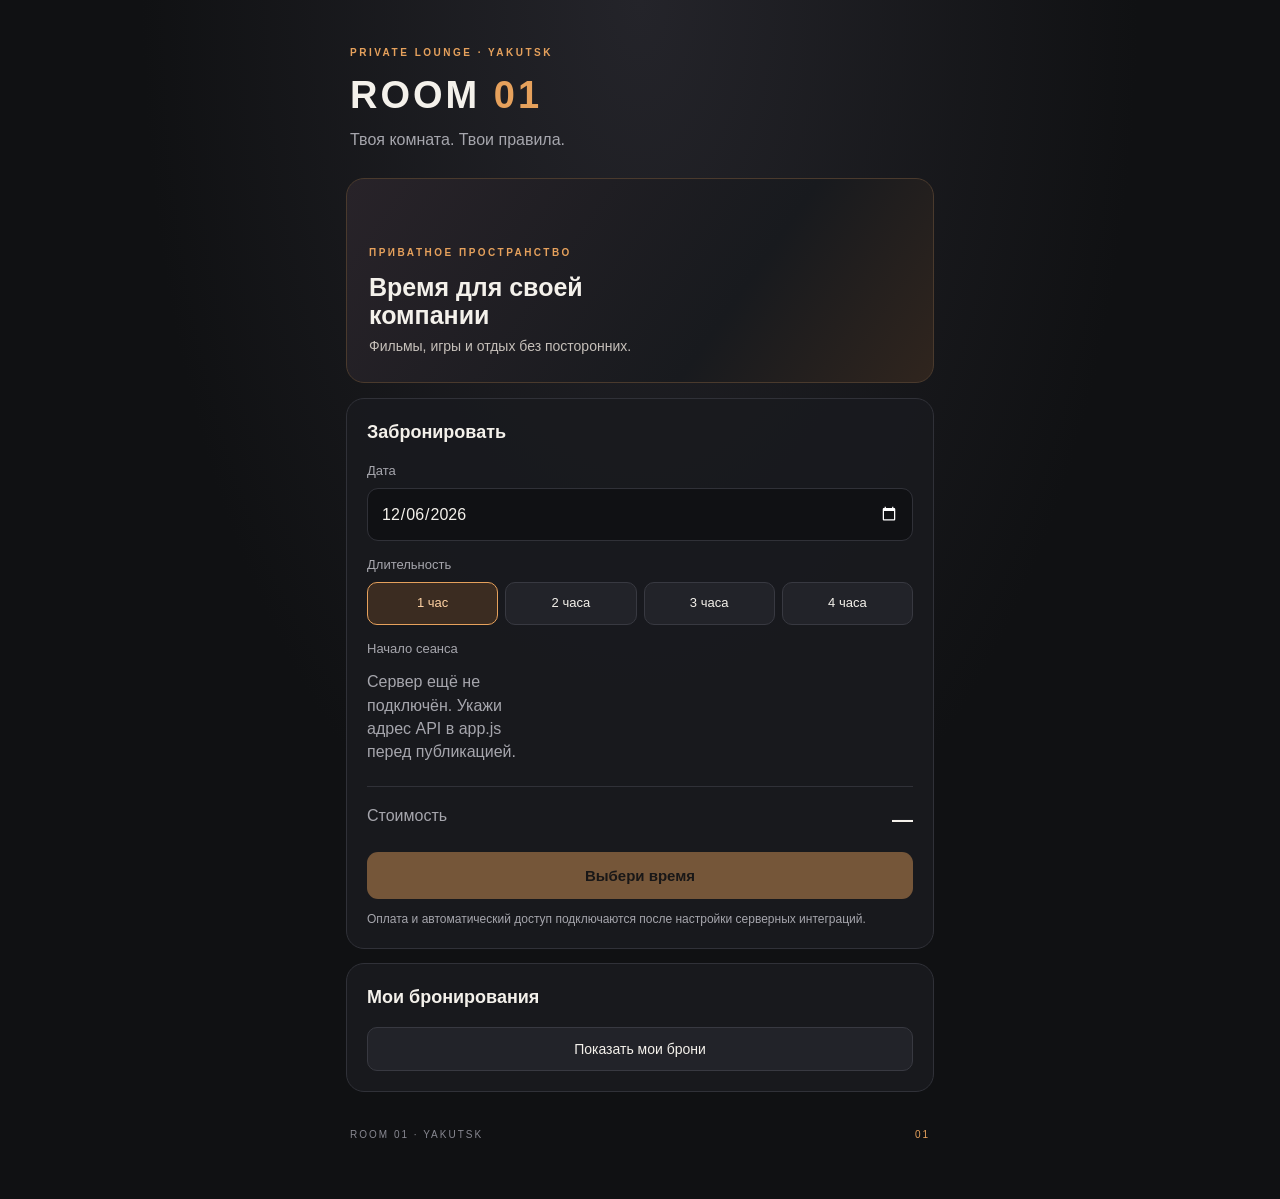
==== web/index.html @ 42b4a0f0 "Add files via upload" ====
<!doctype html>
<html lang="ru">
<head>
  <meta charset="utf-8">
  <meta name="viewport" content="width=device-width, initial-scale=1, maximum-scale=1">
  <title>ROOM 01</title>
  <script src="https://telegram.org/js/telegram-web-app.js"></script>
  <link rel="stylesheet" href="style.css">
</head>
<body>
  <div class="app">
    <header>
      <div class="eyebrow">PRIVATE LOUNGE · YAKUTSK</div>
      <h1>ROOM <span>01</span></h1>
      <p class="muted">Твоя комната. Твои правила.</p>
    </header>
    <section class="hero">
      <div class="hero-label">ПРИВАТНОЕ ПРОСТРАНСТВО</div>
      <h2>Время для своей компании</h2>
      <p>Фильмы, игры и отдых без посторонних.</p>
    </section>
    <section class="panel">
      <div class="section-title">Забронировать</div>
      <label for="day">Дата</label>
      <input id="day" type="date">
      <label for="duration">Длительность</label>
      <div class="durations" id="durations">
        <button data-hours="1" class="selected">1 час</button>
        <button data-hours="2">2 часа</button>
        <button data-hours="3">3 часа</button>
        <button data-hours="4">4 часа</button>
      </div>
      <label>Начало сеанса</label>
      <div id="slots" class="slots"><p class="muted">Выбери дату</p></div>
      <div class="total-row"><span>Стоимость</span><strong id="total">—</strong></div>
      <button id="book" class="primary" disabled>Выбери время</button>
      <p id="notice" class="notice">Оплата и автоматический доступ подключаются после настройки серверных интеграций.</p>
    </section>
    <section class="panel">
      <div class="section-title">Мои бронирования</div>
      <button id="loadBookings" class="secondary">Показать мои брони</button>
      <div id="myBookings"></div>
    </section>
    <footer>ROOM 01 · YAKUTSK <span>01</span></footer>
  </div>
  <script src="app.js"></script>
</body>
</html>
---- web/style.css ----
*{box-sizing:border-box} :root{color-scheme:dark;--bg:#101113;--panel:#191a1e;--line:#303138;--text:#f4f1eb;--muted:#a6a6ad;--accent:#e6a15c} body{margin:0;background:radial-gradient(ellipse at top,#24242a 0%,var(--bg) 55%);color:var(--text);font:16px/1.45 -apple-system,BlinkMacSystemFont,"Segoe UI",sans-serif}.app{max-width:620px;margin:auto;padding:22px 16px 34px}header{padding:14px 4px 22px}.eyebrow,.hero-label{font-size:10px;letter-spacing:2.5px;color:var(--accent);font-weight:700}h1{font-size:38px;letter-spacing:3px;margin:7px 0 0;font-weight:800}h1 span,footer span{color:var(--accent)}.muted{color:var(--muted);margin:5px 0}.hero{padding:25px 22px;border:1px solid #4a3a2d;border-radius:18px;background:linear-gradient(125deg,#282329,#181a1e 65%,#30251e);min-height:175px;display:flex;flex-direction:column;justify-content:end;margin-bottom:15px}.hero h2{font-size:25px;line-height:1.12;margin:13px 0 7px;max-width:320px}.hero p{margin:0;color:#c6c0ba;font-size:14px}.panel{background:rgba(25,26,30,.94);border:1px solid var(--line);border-radius:18px;padding:20px;margin:14px 0}.section-title{font-size:18px;font-weight:750;margin-bottom:17px}label{display:block;color:var(--muted);font-size:13px;margin:15px 0 7px}input{width:100%;background:#101114;color:var(--text);border:1px solid var(--line);padding:13px;border-radius:11px;font:inherit}.durations{display:grid;grid-template-columns:repeat(4,1fr);gap:7px}.durations button,.slot,.secondary{background:#222329;border:1px solid #383941;color:var(--text);border-radius:10px;padding:11px 5px;font:inherit;font-size:13px}.durations button.selected,.slot.selected{border-color:var(--accent);background:#3b2c21;color:#ffd2a3}.slots{display:grid;grid-template-columns:repeat(3,1fr);gap:8px}.slot:disabled{opacity:.28}.total-row{display:flex;justify-content:space-between;border-top:1px solid var(--line);padding-top:17px;margin-top:18px;color:var(--muted)}.total-row strong{font-size:21px;color:var(--text)}button{cursor:pointer}.primary{width:100%;margin-top:17px;padding:15px;border:0;border-radius:11px;background:var(--accent);color:#1b1510;font-weight:800;font-size:15px}.primary:disabled{opacity:.45;cursor:not-allowed}.secondary{width:100%;font-size:14px}.notice{color:var(--muted);font-size:12px;margin:12px 0 0}.booking-item{border-top:1px solid var(--line);padding:12px 0;font-size:13px;color:var(--muted)}.booking-item strong{color:var(--text)}footer{padding:22px 4px;color:#888891;font-size:10px;letter-spacing:2px;display:flex;justify-content:space-between}@media(min-width:500px){.app{padding-top:32px}.hero{min-height:205px}}
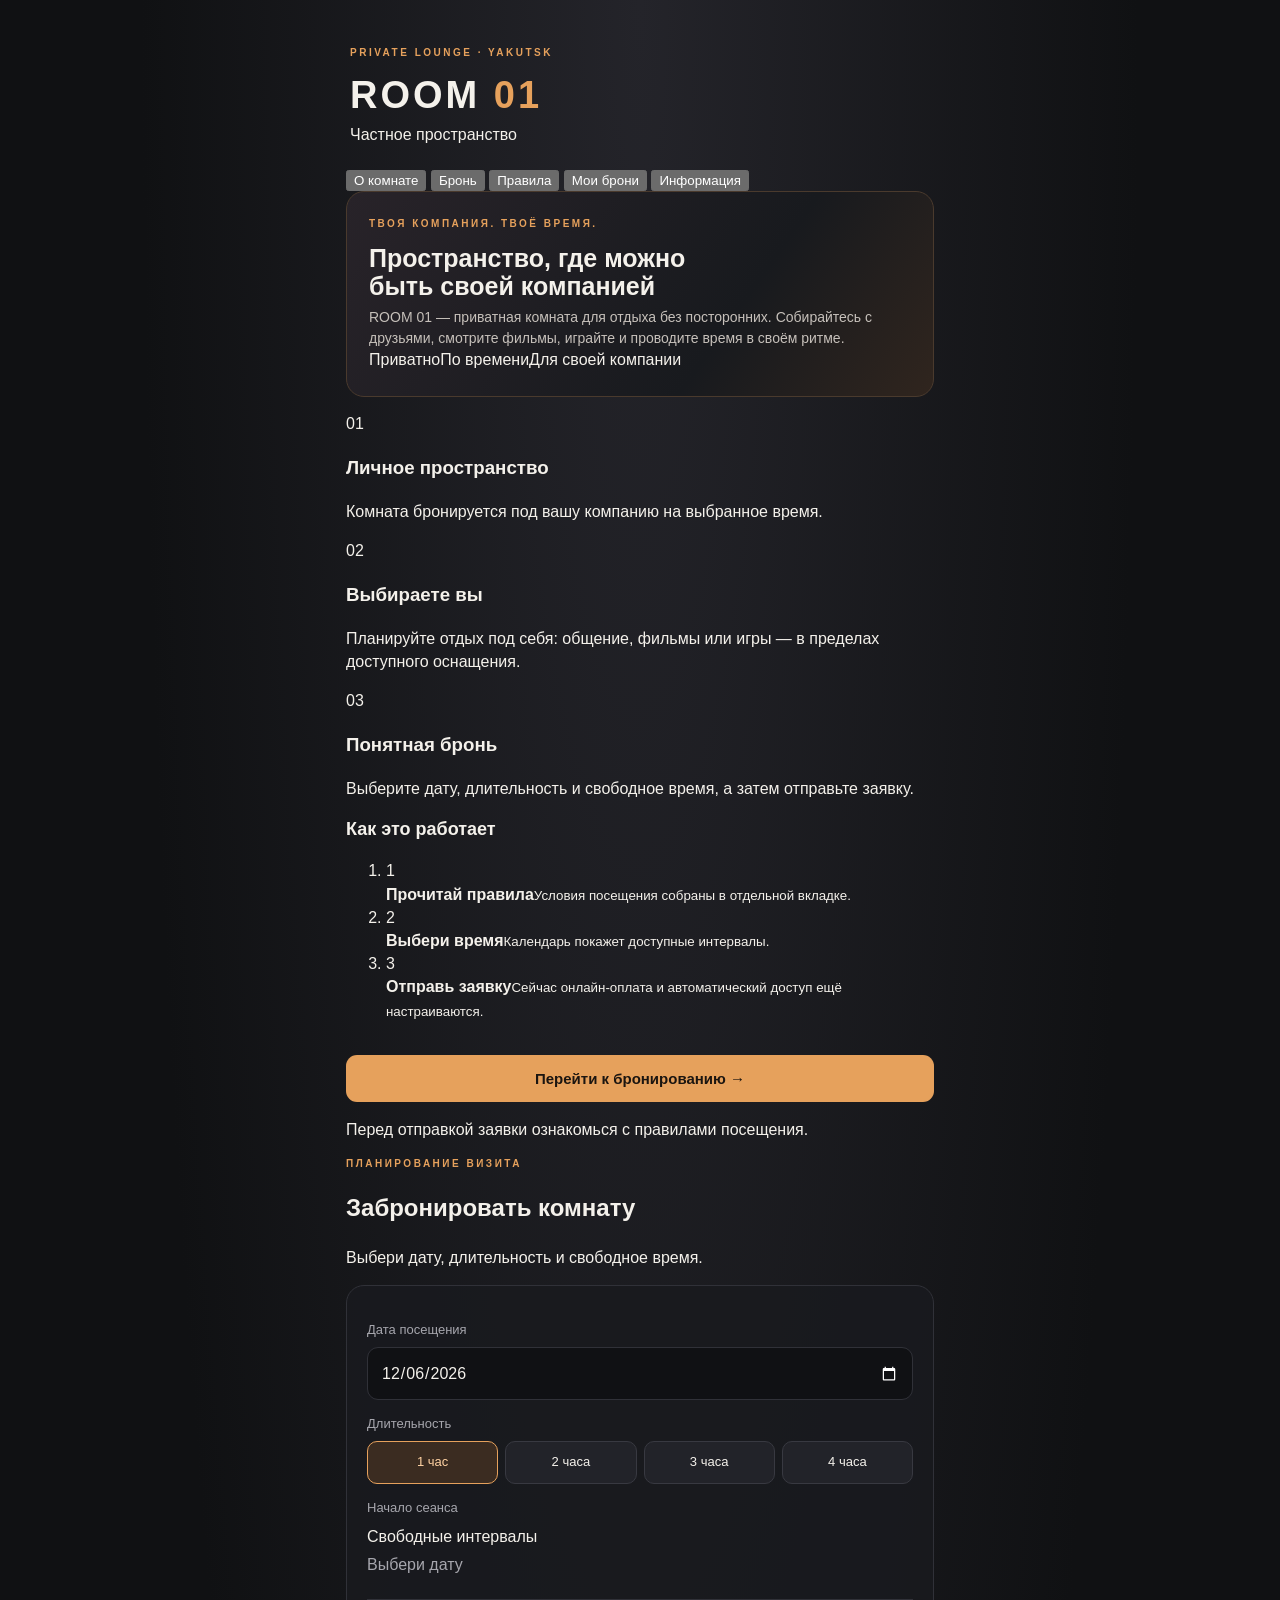
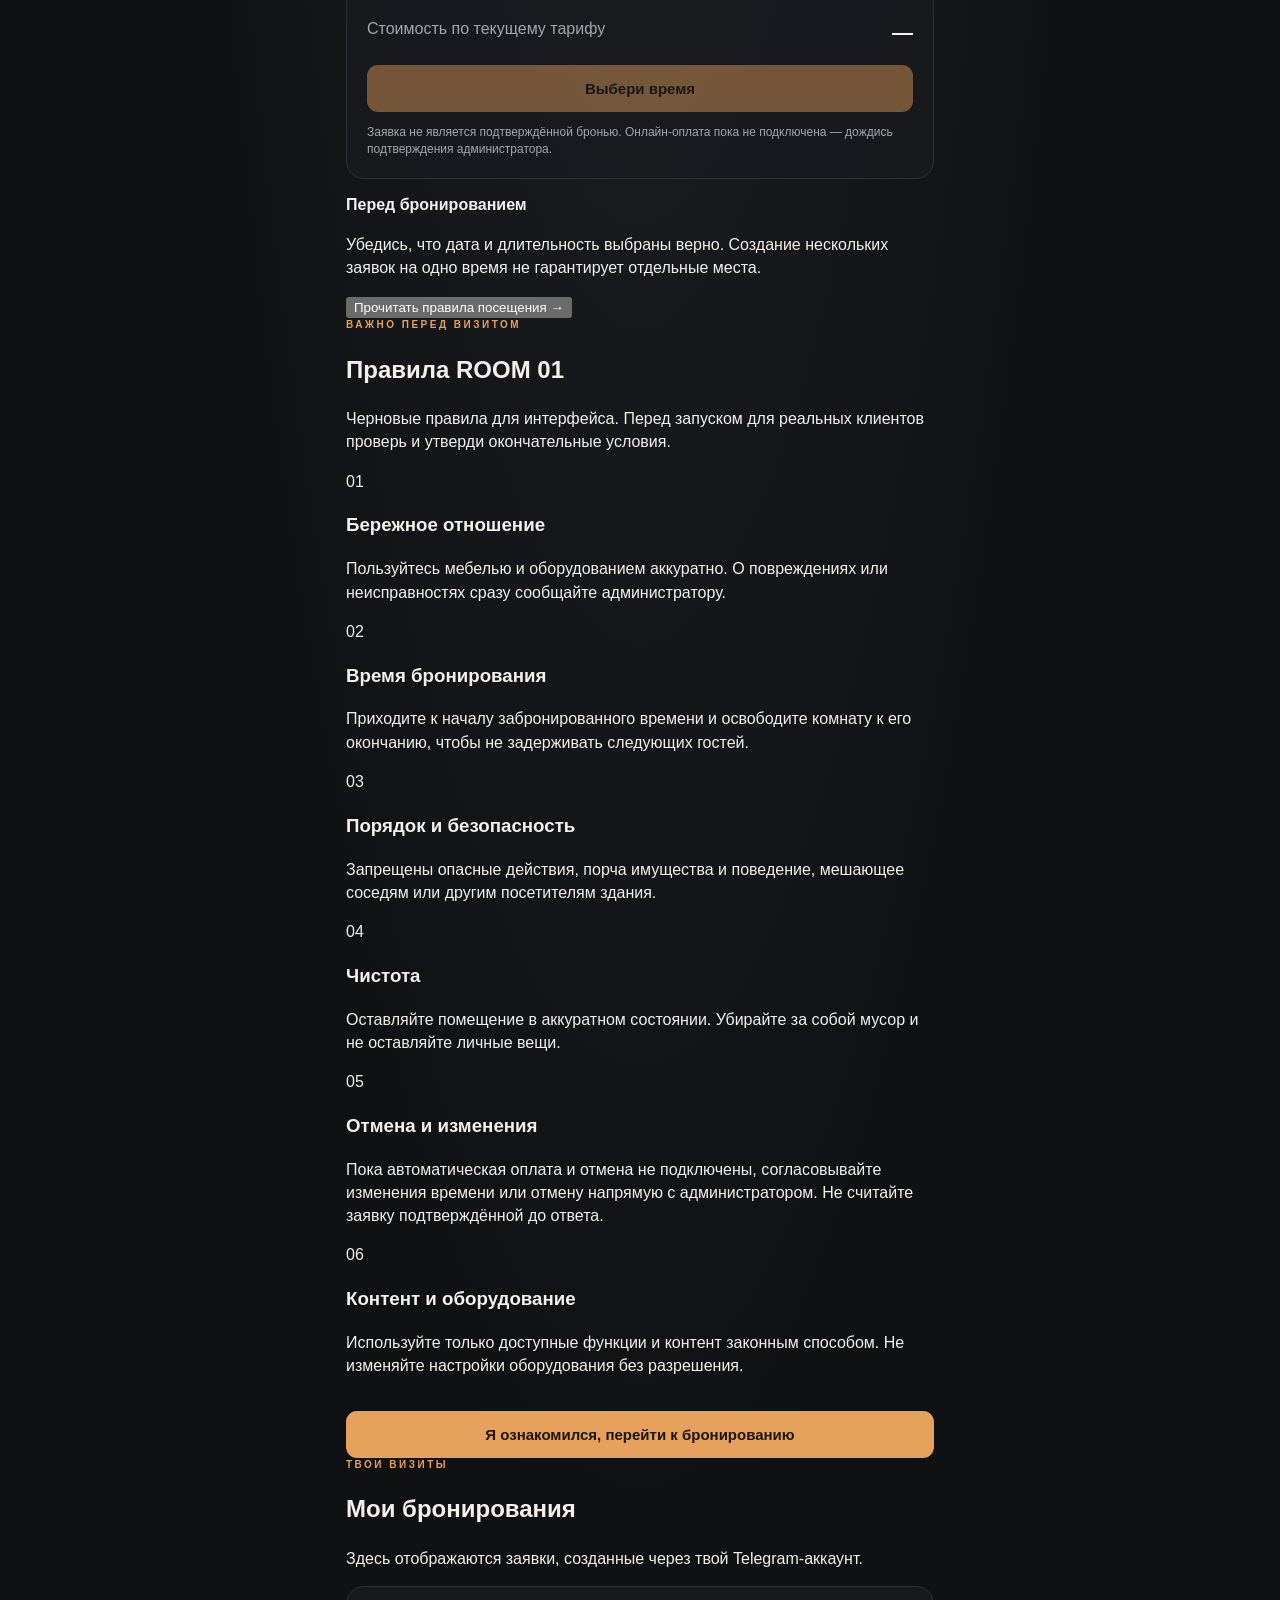
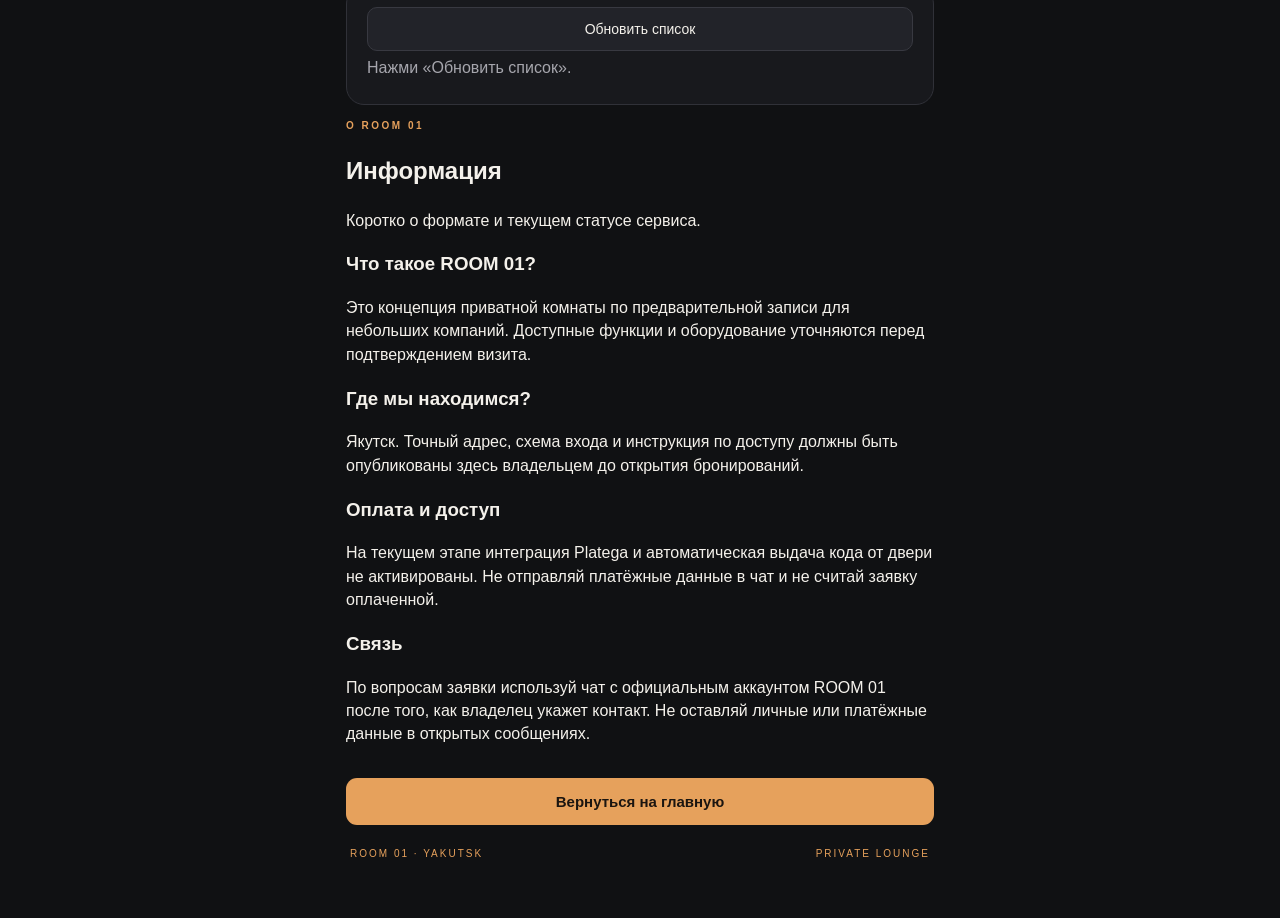
==== commit 069a93d2: "Add files via upload" ====
--- a/web/index.html
+++ b/web/index.html
@@ -2,47 +2,92 @@
 <html lang="ru">
 <head>
   <meta charset="utf-8">
-  <meta name="viewport" content="width=device-width, initial-scale=1, maximum-scale=1">
-  <title>ROOM 01</title>
+  <meta name="viewport" content="width=device-width, initial-scale=1, maximum-scale=1, viewport-fit=cover">
+  <meta name="theme-color" content="#101113">
+  <title>ROOM 01 — приватная комната</title>
   <script src="https://telegram.org/js/telegram-web-app.js"></script>
   <link rel="stylesheet" href="style.css">
 </head>
 <body>
-  <div class="app">
-    <header>
-      <div class="eyebrow">PRIVATE LOUNGE · YAKUTSK</div>
-      <h1>ROOM <span>01</span></h1>
-      <p class="muted">Твоя комната. Твои правила.</p>
-    </header>
-    <section class="hero">
-      <div class="hero-label">ПРИВАТНОЕ ПРОСТРАНСТВО</div>
-      <h2>Время для своей компании</h2>
-      <p>Фильмы, игры и отдых без посторонних.</p>
+<div class="app">
+  <header class="top-header">
+    <div><div class="eyebrow">PRIVATE LOUNGE · YAKUTSK</div><h1>ROOM <span>01</span></h1></div>
+    <div class="open-pill"><span class="live-dot"></span> Частное пространство</div>
+  </header>
+
+  <nav class="tabs" aria-label="Разделы приложения">
+    <button class="tab active" data-tab="about">О комнате</button>
+    <button class="tab hidden-tab" data-tab="booking" id="bookingTab">Бронь</button>
+    <button class="tab" data-tab="rules">Правила</button>
+    <button class="tab" data-tab="my">Мои брони</button>
+    <button class="tab" data-tab="info">Информация</button>
+  </nav>
+
+  <main>
+    <section class="view active" id="view-about">
+      <div class="hero">
+        <div class="hero-label">ТВОЯ КОМПАНИЯ. ТВОЁ ВРЕМЯ.</div>
+        <h2>Пространство, где можно быть своей компанией</h2>
+        <p>ROOM 01 — приватная комната для отдыха без посторонних. Собирайтесь с друзьями, смотрите фильмы, играйте и проводите время в своём ритме.</p>
+        <div class="hero-chips"><span>Приватно</span><span>По времени</span><span>Для своей компании</span></div>
+      </div>
+      <div class="feature-grid">
+        <article class="feature"><div class="feature-icon">01</div><h3>Личное пространство</h3><p>Комната бронируется под вашу компанию на выбранное время.</p></article>
+        <article class="feature"><div class="feature-icon">02</div><h3>Выбираете вы</h3><p>Планируйте отдых под себя: общение, фильмы или игры — в пределах доступного оснащения.</p></article>
+        <article class="feature"><div class="feature-icon">03</div><h3>Понятная бронь</h3><p>Выберите дату, длительность и свободное время, а затем отправьте заявку.</p></article>
+      </div>
+      <div class="info-card"><div class="section-title">Как это работает</div>
+        <ol class="steps"><li><span>1</span><div><b>Прочитай правила</b><small>Условия посещения собраны в отдельной вкладке.</small></div></li>
+        <li><span>2</span><div><b>Выбери время</b><small>Календарь покажет доступные интервалы.</small></div></li>
+        <li><span>3</span><div><b>Отправь заявку</b><small>Сейчас онлайн-оплата и автоматический доступ ещё настраиваются.</small></div></li></ol>
+      </div>
+      <button class="primary wide" data-go="booking">Перейти к бронированию <span>→</span></button>
+      <p class="fineprint">Перед отправкой заявки ознакомься с правилами посещения.</p>
     </section>
-    <section class="panel">
-      <div class="section-title">Забронировать</div>
-      <label for="day">Дата</label>
-      <input id="day" type="date">
-      <label for="duration">Длительность</label>
-      <div class="durations" id="durations">
-        <button data-hours="1" class="selected">1 час</button>
-        <button data-hours="2">2 часа</button>
-        <button data-hours="3">3 часа</button>
-        <button data-hours="4">4 часа</button>
+
+    <section class="view" id="view-booking">
+      <div class="page-heading"><div class="eyebrow">ПЛАНИРОВАНИЕ ВИЗИТА</div><h2>Забронировать комнату</h2><p>Выбери дату, длительность и свободное время.</p></div>
+      <div class="panel">
+        <label for="day">Дата посещения</label><input id="day" type="date">
+        <label>Длительность</label>
+        <div class="durations" id="durations"><button data-hours="1" class="selected">1 час</button><button data-hours="2">2 часа</button><button data-hours="3">3 часа</button><button data-hours="4">4 часа</button></div>
+        <div class="slot-heading"><label>Начало сеанса</label><span id="slotHint">Свободные интервалы</span></div>
+        <div id="slots" class="slots"><p class="muted">Выбери дату</p></div>
+        <div class="total-row"><span>Стоимость по текущему тарифу</span><strong id="total">—</strong></div>
+        <button id="book" class="primary wide" disabled>Выбери время</button>
+        <p id="notice" class="notice">Заявка не является подтверждённой бронью. Онлайн-оплата пока не подключена — дождись подтверждения администратора.</p>
       </div>
-      <label>Начало сеанса</label>
-      <div id="slots" class="slots"><p class="muted">Выбери дату</p></div>
-      <div class="total-row"><span>Стоимость</span><strong id="total">—</strong></div>
-      <button id="book" class="primary" disabled>Выбери время</button>
-      <p id="notice" class="notice">Оплата и автоматический доступ подключаются после настройки серверных интеграций.</p>
+      <div class="info-card compact"><b>Перед бронированием</b><p>Убедись, что дата и длительность выбраны верно. Создание нескольких заявок на одно время не гарантирует отдельные места.</p><button class="text-button" data-go="rules">Прочитать правила посещения →</button></div>
     </section>
-    <section class="panel">
-      <div class="section-title">Мои бронирования</div>
-      <button id="loadBookings" class="secondary">Показать мои брони</button>
-      <div id="myBookings"></div>
+
+    <section class="view" id="view-rules">
+      <div class="page-heading"><div class="eyebrow">ВАЖНО ПЕРЕД ВИЗИТОМ</div><h2>Правила ROOM 01</h2><p>Черновые правила для интерфейса. Перед запуском для реальных клиентов проверь и утверди окончательные условия.</p></div>
+      <div class="rule-list">
+        <article class="rule"><span>01</span><div><h3>Бережное отношение</h3><p>Пользуйтесь мебелью и оборудованием аккуратно. О повреждениях или неисправностях сразу сообщайте администратору.</p></div></article>
+        <article class="rule"><span>02</span><div><h3>Время бронирования</h3><p>Приходите к началу забронированного времени и освободите комнату к его окончанию, чтобы не задерживать следующих гостей.</p></div></article>
+        <article class="rule"><span>03</span><div><h3>Порядок и безопасность</h3><p>Запрещены опасные действия, порча имущества и поведение, мешающее соседям или другим посетителям здания.</p></div></article>
+        <article class="rule"><span>04</span><div><h3>Чистота</h3><p>Оставляйте помещение в аккуратном состоянии. Убирайте за собой мусор и не оставляйте личные вещи.</p></div></article>
+        <article class="rule"><span>05</span><div><h3>Отмена и изменения</h3><p>Пока автоматическая оплата и отмена не подключены, согласовывайте изменения времени или отмену напрямую с администратором. Не считайте заявку подтверждённой до ответа.</p></div></article>
+        <article class="rule"><span>06</span><div><h3>Контент и оборудование</h3><p>Используйте только доступные функции и контент законным способом. Не изменяйте настройки оборудования без разрешения.</p></div></article>
+      </div>
+      <button class="primary wide" data-go="booking">Я ознакомился, перейти к бронированию</button>
     </section>
-    <footer>ROOM 01 · YAKUTSK <span>01</span></footer>
-  </div>
-  <script src="app.js"></script>
-</body>
-</html>
+
+    <section class="view" id="view-my">
+      <div class="page-heading"><div class="eyebrow">ТВОИ ВИЗИТЫ</div><h2>Мои бронирования</h2><p>Здесь отображаются заявки, созданные через твой Telegram-аккаунт.</p></div>
+      <div class="panel"><button id="loadBookings" class="secondary wide">Обновить список</button><div id="myBookings" class="my-bookings"><p class="muted">Нажми «Обновить список».</p></div></div>
+    </section>
+
+    <section class="view" id="view-info">
+      <div class="page-heading"><div class="eyebrow">О ROOM 01</div><h2>Информация</h2><p>Коротко о формате и текущем статусе сервиса.</p></div>
+      <div class="info-card"><h3>Что такое ROOM 01?</h3><p>Это концепция приватной комнаты по предварительной записи для небольших компаний. Доступные функции и оборудование уточняются перед подтверждением визита.</p></div>
+      <div class="info-card"><h3>Где мы находимся?</h3><p>Якутск. Точный адрес, схема входа и инструкция по доступу должны быть опубликованы здесь владельцем до открытия бронирований.</p></div>
+      <div class="info-card"><h3>Оплата и доступ</h3><p>На текущем этапе интеграция Platega и автоматическая выдача кода от двери не активированы. Не отправляй платёжные данные в чат и не считай заявку оплаченной.</p></div>
+      <div class="info-card"><h3>Связь</h3><p>По вопросам заявки используй чат с официальным аккаунтом ROOM 01 после того, как владелец укажет контакт. Не оставляй личные или платёжные данные в открытых сообщениях.</p></div>
+      <button class="primary wide" data-go="about">Вернуться на главную</button>
+    </section>
+  </main>
+  <footer><span>ROOM 01 · YAKUTSK</span><span>PRIVATE LOUNGE</span></footer>
+</div>
+<script src="app.js"></script>
+</body></html>
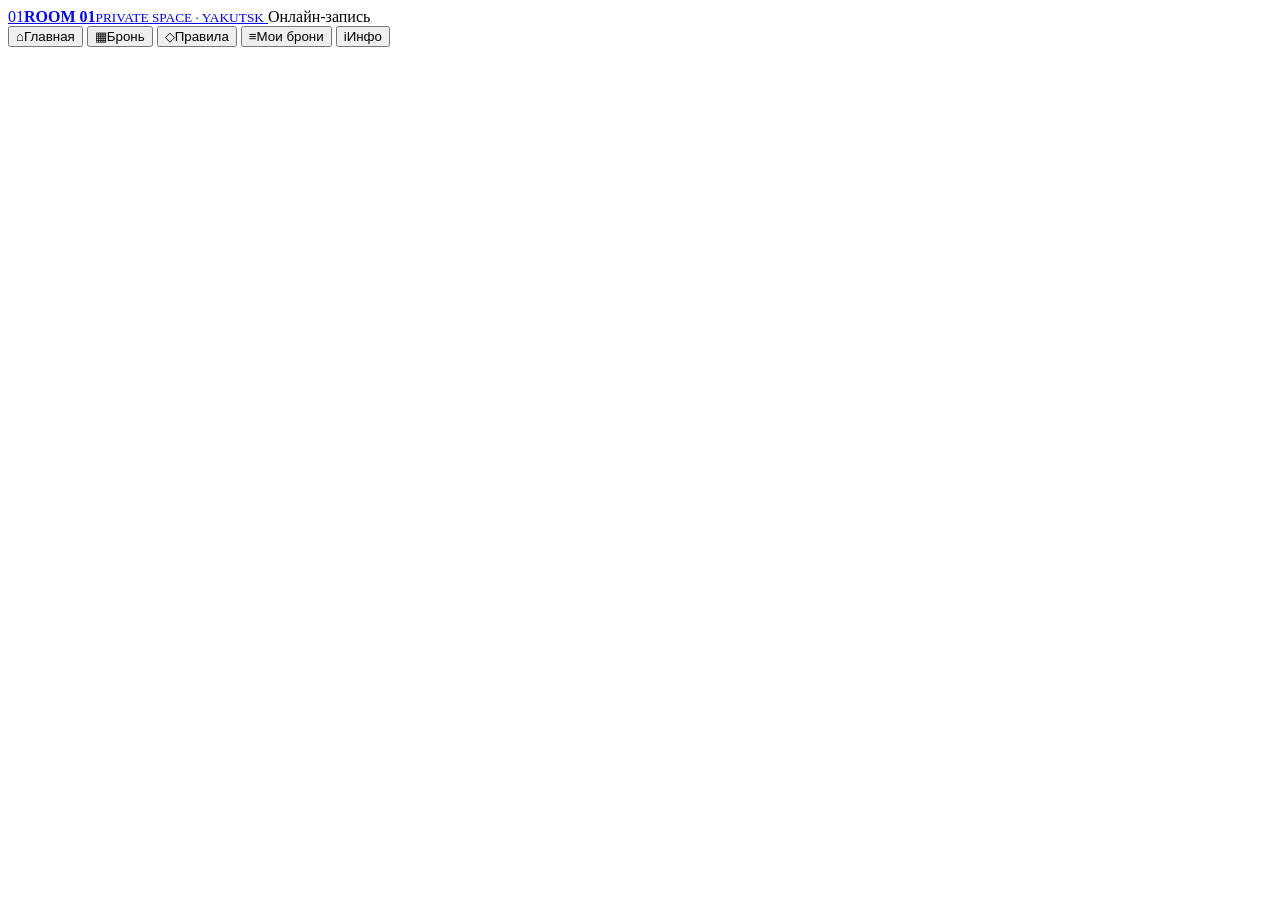
==== commit 2206bb3c: "Add files via upload" ====
--- a/web/index.html
+++ b/web/index.html
@@ -1,93 +1,28 @@
 <!doctype html>
 <html lang="ru">
 <head>
-  <meta charset="utf-8">
-  <meta name="viewport" content="width=device-width, initial-scale=1, maximum-scale=1, viewport-fit=cover">
-  <meta name="theme-color" content="#101113">
-  <title>ROOM 01 — приватная комната</title>
-  <script src="https://telegram.org/js/telegram-web-app.js"></script>
-  <link rel="stylesheet" href="style.css">
+<meta charset="utf-8"><meta name="viewport" content="width=device-width,initial-scale=1,maximum-scale=1,user-scalable=no">
+<meta name="theme-color" content="#08090b">
+<title>ROOM 01 — Приватное пространство</title>
+<link rel="stylesheet" href="/style.css">
 </head>
 <body>
-<div class="app">
-  <header class="top-header">
-    <div><div class="eyebrow">PRIVATE LOUNGE · YAKUTSK</div><h1>ROOM <span>01</span></h1></div>
-    <div class="open-pill"><span class="live-dot"></span> Частное пространство</div>
-  </header>
-
-  <nav class="tabs" aria-label="Разделы приложения">
-    <button class="tab active" data-tab="about">О комнате</button>
-    <button class="tab hidden-tab" data-tab="booking" id="bookingTab">Бронь</button>
-    <button class="tab" data-tab="rules">Правила</button>
-    <button class="tab" data-tab="my">Мои брони</button>
-    <button class="tab" data-tab="info">Информация</button>
-  </nav>
-
-  <main>
-    <section class="view active" id="view-about">
-      <div class="hero">
-        <div class="hero-label">ТВОЯ КОМПАНИЯ. ТВОЁ ВРЕМЯ.</div>
-        <h2>Пространство, где можно быть своей компанией</h2>
-        <p>ROOM 01 — приватная комната для отдыха без посторонних. Собирайтесь с друзьями, смотрите фильмы, играйте и проводите время в своём ритме.</p>
-        <div class="hero-chips"><span>Приватно</span><span>По времени</span><span>Для своей компании</span></div>
-      </div>
-      <div class="feature-grid">
-        <article class="feature"><div class="feature-icon">01</div><h3>Личное пространство</h3><p>Комната бронируется под вашу компанию на выбранное время.</p></article>
-        <article class="feature"><div class="feature-icon">02</div><h3>Выбираете вы</h3><p>Планируйте отдых под себя: общение, фильмы или игры — в пределах доступного оснащения.</p></article>
-        <article class="feature"><div class="feature-icon">03</div><h3>Понятная бронь</h3><p>Выберите дату, длительность и свободное время, а затем отправьте заявку.</p></article>
-      </div>
-      <div class="info-card"><div class="section-title">Как это работает</div>
-        <ol class="steps"><li><span>1</span><div><b>Прочитай правила</b><small>Условия посещения собраны в отдельной вкладке.</small></div></li>
-        <li><span>2</span><div><b>Выбери время</b><small>Календарь покажет доступные интервалы.</small></div></li>
-        <li><span>3</span><div><b>Отправь заявку</b><small>Сейчас онлайн-оплата и автоматический доступ ещё настраиваются.</small></div></li></ol>
-      </div>
-      <button class="primary wide" data-go="booking">Перейти к бронированию <span>→</span></button>
-      <p class="fineprint">Перед отправкой заявки ознакомься с правилами посещения.</p>
-    </section>
-
-    <section class="view" id="view-booking">
-      <div class="page-heading"><div class="eyebrow">ПЛАНИРОВАНИЕ ВИЗИТА</div><h2>Забронировать комнату</h2><p>Выбери дату, длительность и свободное время.</p></div>
-      <div class="panel">
-        <label for="day">Дата посещения</label><input id="day" type="date">
-        <label>Длительность</label>
-        <div class="durations" id="durations"><button data-hours="1" class="selected">1 час</button><button data-hours="2">2 часа</button><button data-hours="3">3 часа</button><button data-hours="4">4 часа</button></div>
-        <div class="slot-heading"><label>Начало сеанса</label><span id="slotHint">Свободные интервалы</span></div>
-        <div id="slots" class="slots"><p class="muted">Выбери дату</p></div>
-        <div class="total-row"><span>Стоимость по текущему тарифу</span><strong id="total">—</strong></div>
-        <button id="book" class="primary wide" disabled>Выбери время</button>
-        <p id="notice" class="notice">Заявка не является подтверждённой бронью. Онлайн-оплата пока не подключена — дождись подтверждения администратора.</p>
-      </div>
-      <div class="info-card compact"><b>Перед бронированием</b><p>Убедись, что дата и длительность выбраны верно. Создание нескольких заявок на одно время не гарантирует отдельные места.</p><button class="text-button" data-go="rules">Прочитать правила посещения →</button></div>
-    </section>
-
-    <section class="view" id="view-rules">
-      <div class="page-heading"><div class="eyebrow">ВАЖНО ПЕРЕД ВИЗИТОМ</div><h2>Правила ROOM 01</h2><p>Черновые правила для интерфейса. Перед запуском для реальных клиентов проверь и утверди окончательные условия.</p></div>
-      <div class="rule-list">
-        <article class="rule"><span>01</span><div><h3>Бережное отношение</h3><p>Пользуйтесь мебелью и оборудованием аккуратно. О повреждениях или неисправностях сразу сообщайте администратору.</p></div></article>
-        <article class="rule"><span>02</span><div><h3>Время бронирования</h3><p>Приходите к началу забронированного времени и освободите комнату к его окончанию, чтобы не задерживать следующих гостей.</p></div></article>
-        <article class="rule"><span>03</span><div><h3>Порядок и безопасность</h3><p>Запрещены опасные действия, порча имущества и поведение, мешающее соседям или другим посетителям здания.</p></div></article>
-        <article class="rule"><span>04</span><div><h3>Чистота</h3><p>Оставляйте помещение в аккуратном состоянии. Убирайте за собой мусор и не оставляйте личные вещи.</p></div></article>
-        <article class="rule"><span>05</span><div><h3>Отмена и изменения</h3><p>Пока автоматическая оплата и отмена не подключены, согласовывайте изменения времени или отмену напрямую с администратором. Не считайте заявку подтверждённой до ответа.</p></div></article>
-        <article class="rule"><span>06</span><div><h3>Контент и оборудование</h3><p>Используйте только доступные функции и контент законным способом. Не изменяйте настройки оборудования без разрешения.</p></div></article>
-      </div>
-      <button class="primary wide" data-go="booking">Я ознакомился, перейти к бронированию</button>
-    </section>
-
-    <section class="view" id="view-my">
-      <div class="page-heading"><div class="eyebrow">ТВОИ ВИЗИТЫ</div><h2>Мои бронирования</h2><p>Здесь отображаются заявки, созданные через твой Telegram-аккаунт.</p></div>
-      <div class="panel"><button id="loadBookings" class="secondary wide">Обновить список</button><div id="myBookings" class="my-bookings"><p class="muted">Нажми «Обновить список».</p></div></div>
-    </section>
-
-    <section class="view" id="view-info">
-      <div class="page-heading"><div class="eyebrow">О ROOM 01</div><h2>Информация</h2><p>Коротко о формате и текущем статусе сервиса.</p></div>
-      <div class="info-card"><h3>Что такое ROOM 01?</h3><p>Это концепция приватной комнаты по предварительной записи для небольших компаний. Доступные функции и оборудование уточняются перед подтверждением визита.</p></div>
-      <div class="info-card"><h3>Где мы находимся?</h3><p>Якутск. Точный адрес, схема входа и инструкция по доступу должны быть опубликованы здесь владельцем до открытия бронирований.</p></div>
-      <div class="info-card"><h3>Оплата и доступ</h3><p>На текущем этапе интеграция Platega и автоматическая выдача кода от двери не активированы. Не отправляй платёжные данные в чат и не считай заявку оплаченной.</p></div>
-      <div class="info-card"><h3>Связь</h3><p>По вопросам заявки используй чат с официальным аккаунтом ROOM 01 после того, как владелец укажет контакт. Не оставляй личные или платёжные данные в открытых сообщениях.</p></div>
-      <button class="primary wide" data-go="about">Вернуться на главную</button>
-    </section>
-  </main>
-  <footer><span>ROOM 01 · YAKUTSK</span><span>PRIVATE LOUNGE</span></footer>
+<div class="app-shell">
+<header class="app-header">
+  <a class="brand" href="#home" aria-label="ROOM 01 — главная">
+    <span class="brand-mark">01</span><span><strong>ROOM 01</strong><small>PRIVATE SPACE · YAKUTSK</small></span>
+  </a>
+  <span class="status"><i></i> Онлайн-запись</span>
+</header>
+<main id="view" class="view" aria-live="polite"></main>
+<nav class="tabbar" aria-label="Основное меню">
+  <button class="tab active" data-tab="home"><span class="tab-icon">⌂</span><span>Главная</span></button>
+  <button class="tab" data-tab="booking"><span class="tab-icon">▦</span><span>Бронь</span></button>
+  <button class="tab" data-tab="rules"><span class="tab-icon">◇</span><span>Правила</span></button>
+  <button class="tab" data-tab="my"><span class="tab-icon">≡</span><span>Мои брони</span></button>
+  <button class="tab" data-tab="info"><span class="tab-icon">i</span><span>Инфо</span></button>
+</nav>
 </div>
-<script src="app.js"></script>
+<script src="https://telegram.org/js/telegram-web-app.js"></script>
+<script src="/app.js"></script>
 </body></html>
